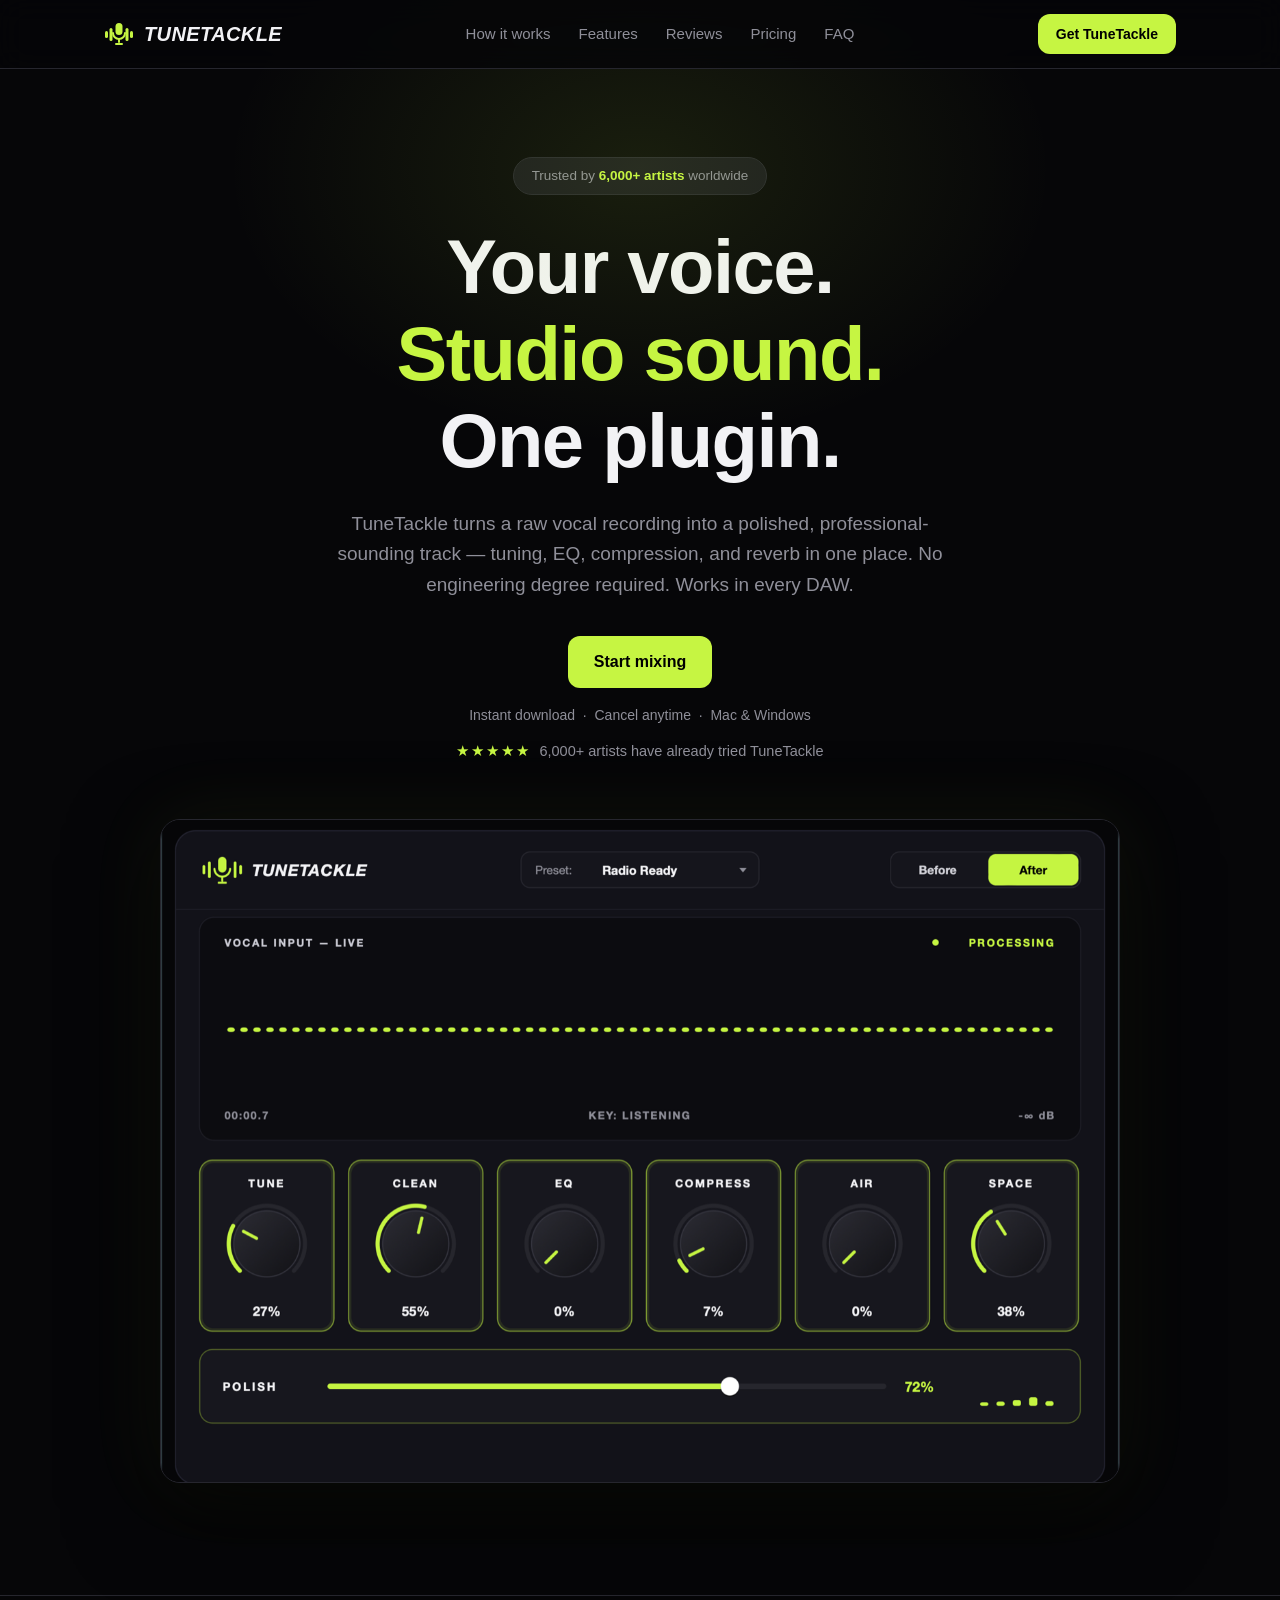
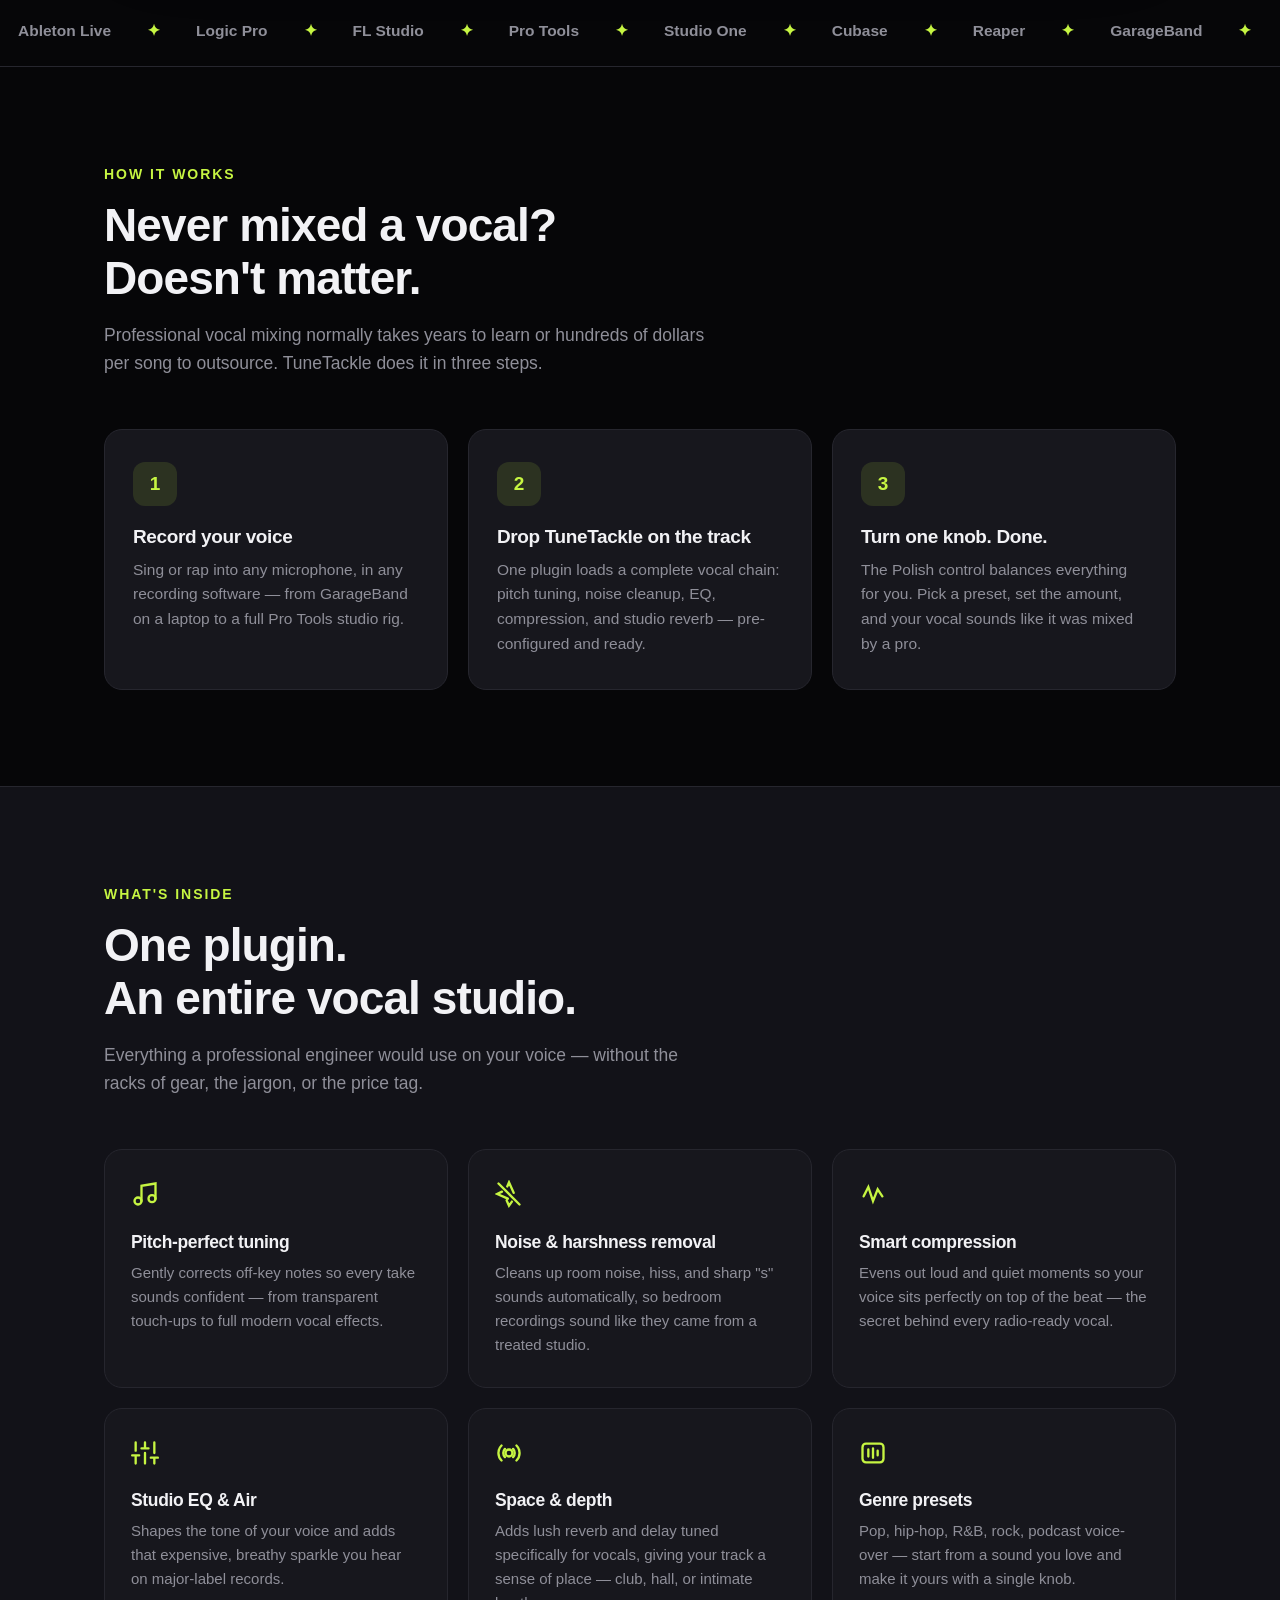
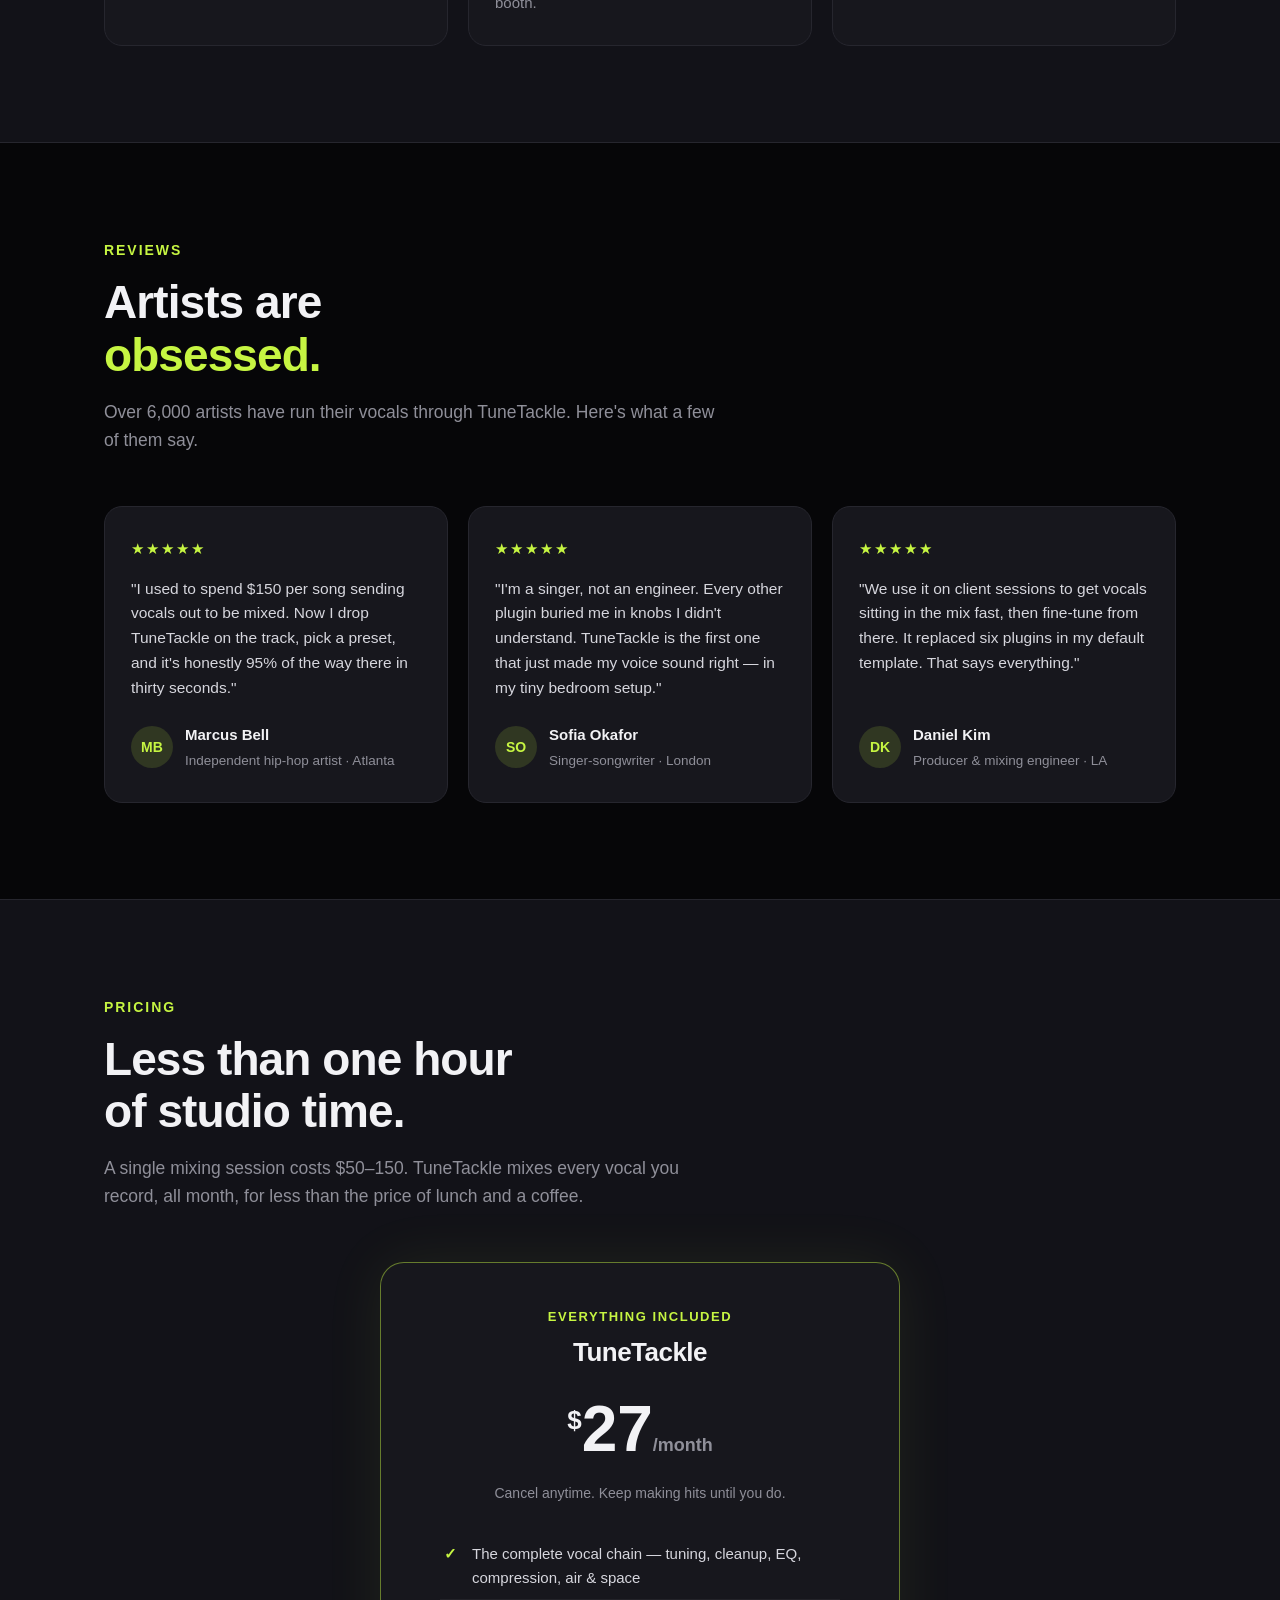
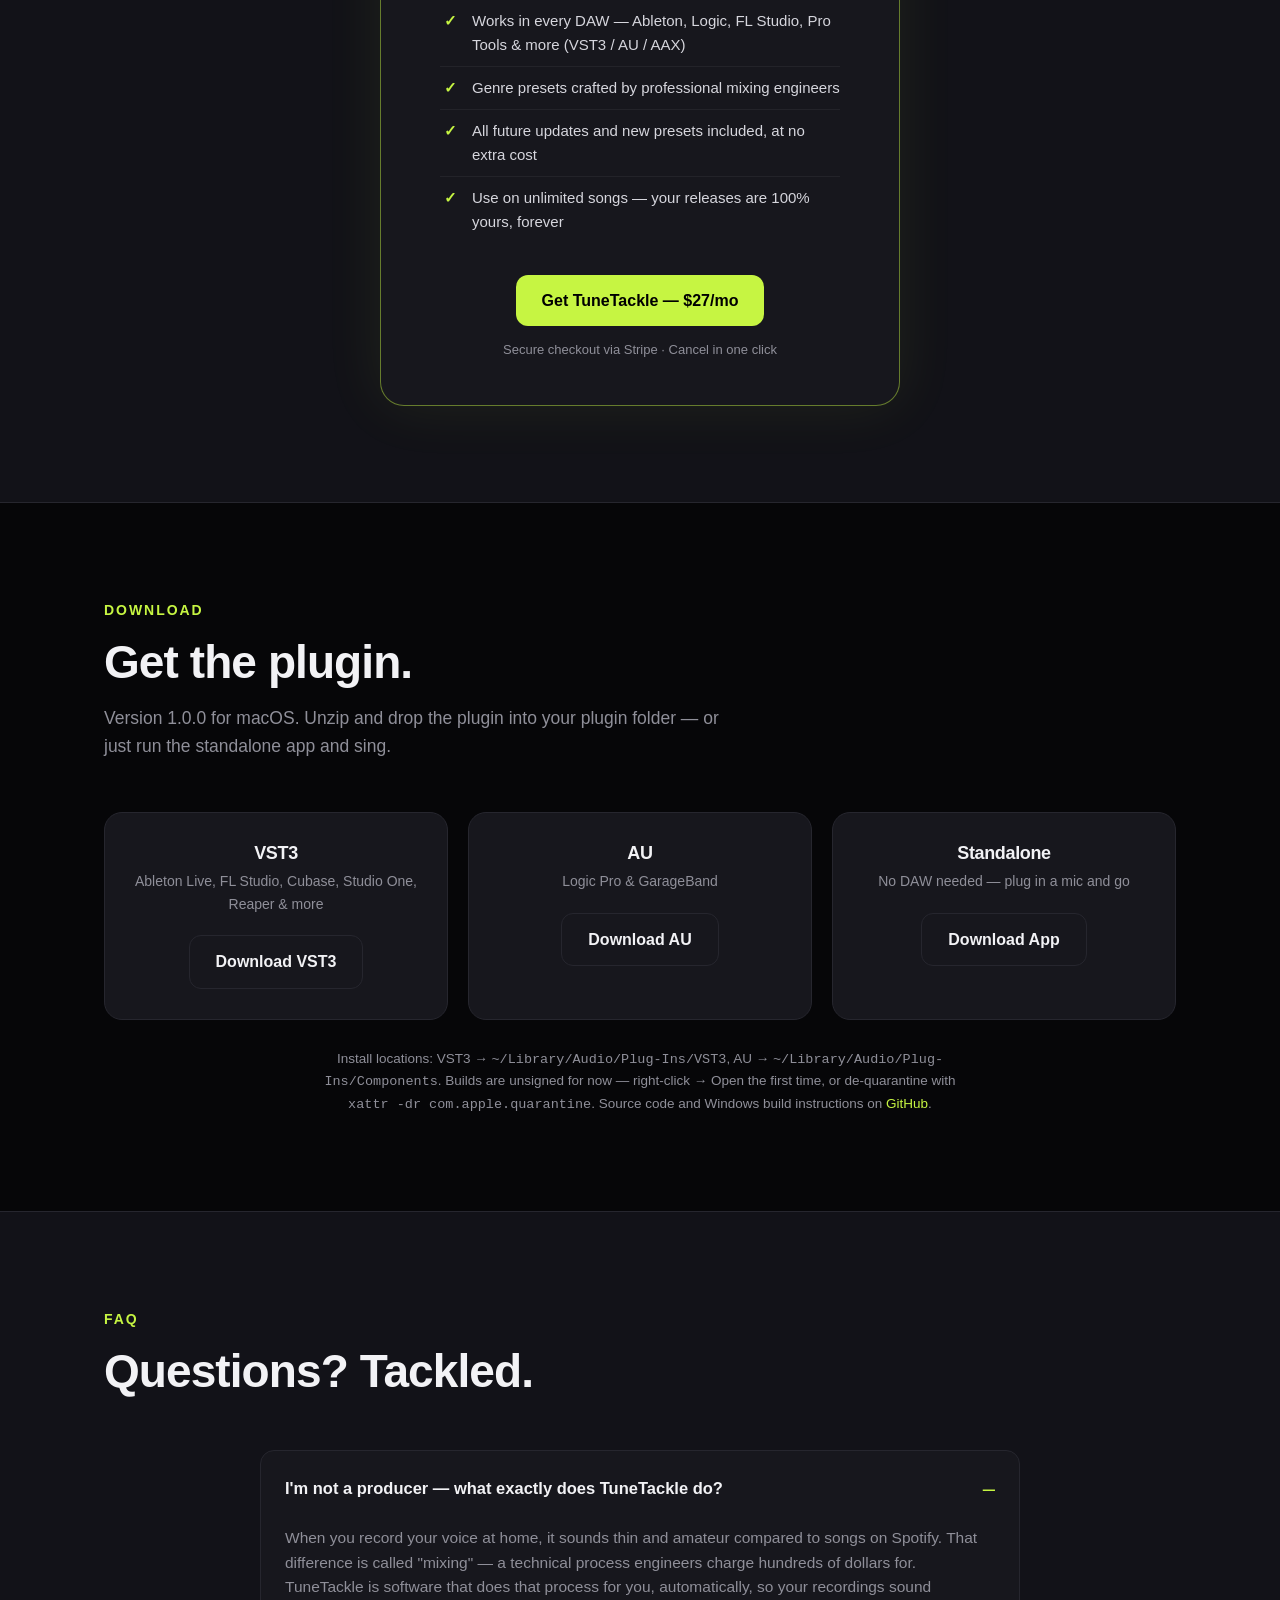
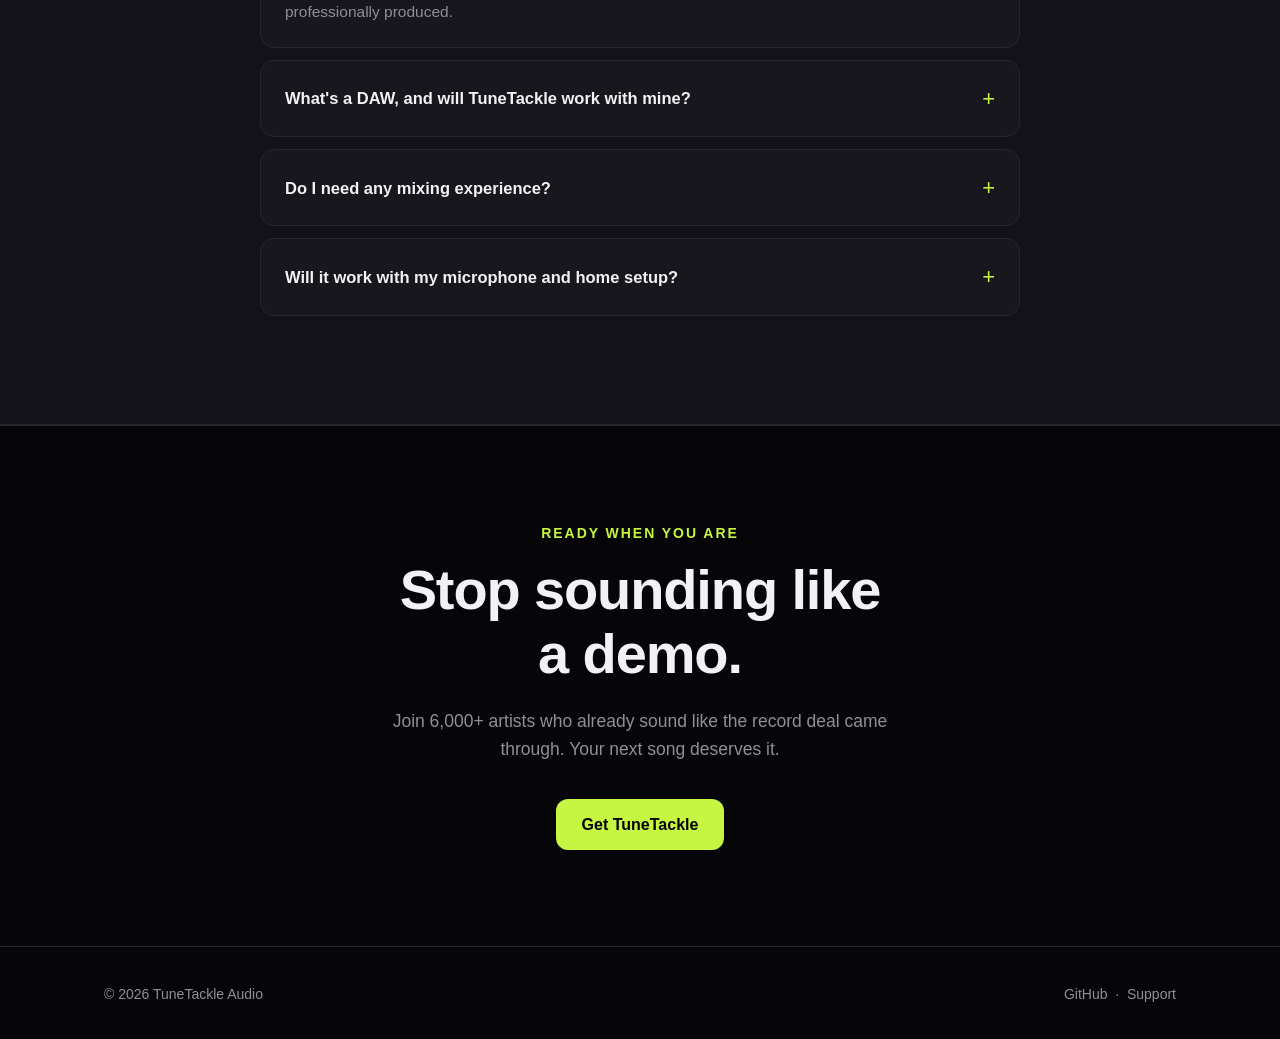
==== site/index.html @ 12f7f1c5 "TuneTackle v1.0.0 — one-knob vocal mixing plugin (VST3/AU/Standalone) + marketing site Co-Authored-B" ====
<!DOCTYPE html>
<html lang="en">
<head>
<meta charset="UTF-8">
<meta name="viewport" content="width=device-width, initial-scale=1.0">
<title>TuneTackle — Your voice. Studio sound. One plugin.</title>
<meta name="description" content="TuneTackle turns a raw vocal recording into a polished, professional-sounding track — tuning, EQ, compression, and reverb in one place. Works in every DAW.">
<style>
  :root{
    --bg:#060608; --panel:#121218; --card:#17171d; --stroke:#26262e;
    --lime:#c6f542; --lime-dim:#9dbf35; --text:#f2f2f5; --sub:#8f8f99;
  }
  *{margin:0;padding:0;box-sizing:border-box}
  html{scroll-behavior:smooth}
  body{background:var(--bg);color:var(--text);font-family:-apple-system,BlinkMacSystemFont,"Segoe UI",Roboto,Helvetica,Arial,sans-serif;line-height:1.6;overflow-x:hidden}
  a{color:inherit;text-decoration:none}
  .wrap{max-width:1120px;margin:0 auto;padding:0 24px}
  h1,h2,h3{line-height:1.15;font-weight:800;letter-spacing:-.02em}

  /* nav */
  nav{position:sticky;top:0;z-index:50;background:rgba(6,6,8,.82);backdrop-filter:blur(14px);border-bottom:1px solid var(--stroke)}
  .nav-in{display:flex;align-items:center;justify-content:space-between;height:68px}
  .logo{display:flex;align-items:center;gap:10px;font-style:italic;font-weight:900;font-size:20px;letter-spacing:.02em}
  .logo svg{flex:none}
  .nav-links{display:flex;gap:28px;font-size:15px;color:var(--sub)}
  .nav-links a:hover{color:var(--text)}
  .btn{display:inline-block;background:var(--lime);color:#000;font-weight:700;border-radius:12px;padding:13px 26px;font-size:16px;transition:transform .15s,box-shadow .15s}
  .btn:hover{transform:translateY(-2px);box-shadow:0 8px 30px rgba(198,245,66,.35)}
  .btn.small{padding:9px 18px;font-size:14px}
  .btn.ghost{background:transparent;color:var(--text);border:1px solid var(--stroke)}
  .btn.ghost:hover{border-color:var(--lime);box-shadow:none}

  /* hero */
  .hero{padding:88px 0 40px;text-align:center;position:relative}
  .hero::before{content:"";position:absolute;top:-200px;left:50%;transform:translateX(-50%);width:900px;height:600px;background:radial-gradient(ellipse,rgba(198,245,66,.10),transparent 65%);pointer-events:none}
  .badge{display:inline-block;border:1px solid var(--stroke);background:var(--card);color:var(--sub);border-radius:999px;padding:7px 18px;font-size:13.5px;margin-bottom:28px}
  .badge b{color:var(--lime);font-weight:700}
  .hero h1{font-size:clamp(42px,7vw,76px)}
  .hero h1 .accent{color:var(--lime)}
  .hero p.sub{max-width:640px;margin:24px auto 36px;color:var(--sub);font-size:19px}
  .hero .meta{margin-top:16px;color:var(--sub);font-size:14px}
  .stars{color:var(--lime);letter-spacing:2px}
  .hero .social{margin-top:14px;font-size:14.5px;color:var(--sub)}
  .shot{margin:56px auto 0;max-width:960px;border-radius:20px;border:1px solid var(--stroke);box-shadow:0 30px 90px rgba(0,0,0,.6),0 0 80px rgba(198,245,66,.07);overflow:hidden}
  .shot img{width:100%;display:block}

  /* marquee */
  .marquee{border-top:1px solid var(--stroke);border-bottom:1px solid var(--stroke);padding:22px 0;margin-top:72px;overflow:hidden;white-space:nowrap}
  .marquee-track{display:inline-block;animation:scroll 30s linear infinite}
  .marquee span{color:var(--sub);font-size:15.5px;font-weight:600;margin:0 18px}
  .marquee .sep{color:var(--lime)}
  @keyframes scroll{from{transform:translateX(0)}to{transform:translateX(-50%)}}

  section{padding:96px 0}
  .kicker{color:var(--lime);font-weight:700;font-size:14px;letter-spacing:.14em;text-transform:uppercase;margin-bottom:14px}
  .h2{font-size:clamp(30px,4.5vw,46px);margin-bottom:16px}
  .lead{color:var(--sub);font-size:17.5px;max-width:620px}

  /* steps */
  .steps{display:grid;grid-template-columns:repeat(3,1fr);gap:20px;margin-top:52px}
  .step{background:var(--card);border:1px solid var(--stroke);border-radius:18px;padding:32px 28px}
  .step .num{width:44px;height:44px;border-radius:12px;background:rgba(198,245,66,.12);color:var(--lime);font-weight:800;font-size:19px;display:flex;align-items:center;justify-content:center;margin-bottom:20px}
  .step h3{font-size:19px;margin-bottom:10px}
  .step p{color:var(--sub);font-size:15.5px}

  /* features */
  .grid{display:grid;grid-template-columns:repeat(3,1fr);gap:20px;margin-top:52px}
  .feat{background:var(--card);border:1px solid var(--stroke);border-radius:18px;padding:30px 26px;transition:border-color .2s,transform .2s}
  .feat:hover{border-color:rgba(198,245,66,.5);transform:translateY(-3px)}
  .feat .ico{color:var(--lime);margin-bottom:16px}
  .feat h3{font-size:17.5px;margin-bottom:9px}
  .feat p{color:var(--sub);font-size:15px}

  /* reviews */
  .reviews{display:grid;grid-template-columns:repeat(3,1fr);gap:20px;margin-top:52px}
  .rev{background:var(--card);border:1px solid var(--stroke);border-radius:18px;padding:30px 26px;display:flex;flex-direction:column}
  .rev .stars{margin-bottom:16px;font-size:15px}
  .rev p{font-size:15.5px;color:#d6d6dd;flex:1}
  .rev .who{display:flex;align-items:center;gap:12px;margin-top:22px}
  .rev .av{width:42px;height:42px;border-radius:50%;background:rgba(198,245,66,.14);color:var(--lime);font-weight:800;font-size:14px;display:flex;align-items:center;justify-content:center}
  .rev .who b{display:block;font-size:15px}
  .rev .who span{color:var(--sub);font-size:13.5px}

  /* pricing */
  .price-card{max-width:520px;margin:52px auto 0;background:var(--card);border:1px solid rgba(198,245,66,.45);border-radius:24px;padding:44px 40px;text-align:center;box-shadow:0 0 60px rgba(198,245,66,.08)}
  .price-card .tag{color:var(--lime);font-weight:700;font-size:13px;letter-spacing:.12em;text-transform:uppercase}
  .price-card h3{font-size:26px;margin:10px 0 4px}
  .amount{font-size:64px;font-weight:800;margin:10px 0 2px}
  .amount sup{font-size:26px;font-weight:700;vertical-align:super}
  .amount small{font-size:18px;color:var(--sub);font-weight:600}
  .price-card .cancel{color:var(--sub);font-size:14px;margin-bottom:28px}
  .checks{text-align:left;margin:0 auto 32px;max-width:400px;list-style:none}
  .checks li{padding:9px 0 9px 32px;position:relative;color:#d6d6dd;font-size:15px;border-bottom:1px solid rgba(255,255,255,.05)}
  .checks li:last-child{border-bottom:none}
  .checks li::before{content:"✓";position:absolute;left:4px;color:var(--lime);font-weight:800}
  .secure{color:var(--sub);font-size:13px;margin-top:14px}

  /* download */
  .dl-grid{display:grid;grid-template-columns:repeat(3,1fr);gap:20px;margin-top:52px}
  .dl{background:var(--card);border:1px solid var(--stroke);border-radius:18px;padding:30px 26px;text-align:center}
  .dl h3{font-size:18px;margin-bottom:6px}
  .dl p{color:var(--sub);font-size:14px;margin-bottom:20px}
  .note{color:var(--sub);font-size:13.5px;max-width:640px;margin:28px auto 0;text-align:center}
  .note a{color:var(--lime)}

  /* faq */
  .faq{max-width:760px;margin:52px auto 0}
  details{background:var(--card);border:1px solid var(--stroke);border-radius:14px;margin-bottom:12px;overflow:hidden}
  summary{cursor:pointer;padding:20px 24px;font-weight:700;font-size:16.5px;list-style:none;display:flex;justify-content:space-between;align-items:center;gap:16px}
  summary::-webkit-details-marker{display:none}
  summary::after{content:"+";color:var(--lime);font-size:22px;font-weight:400;flex:none}
  details[open] summary::after{content:"–"}
  details p{padding:0 24px 22px;color:var(--sub);font-size:15.5px}

  /* cta */
  .cta{text-align:center;border-top:1px solid var(--stroke)}
  .cta h2{font-size:clamp(34px,5vw,56px)}
  .cta p{color:var(--sub);font-size:17.5px;max-width:560px;margin:20px auto 36px}

  footer{border-top:1px solid var(--stroke);padding:36px 0;color:var(--sub);font-size:14px;display:block}
  .foot{display:flex;justify-content:space-between;align-items:center;flex-wrap:wrap;gap:14px}
  .foot a{color:var(--sub)} .foot a:hover{color:var(--lime)}

  @media(max-width:900px){
    .steps,.grid,.reviews,.dl-grid{grid-template-columns:1fr}
    .nav-links{display:none}
  }
</style>
</head>
<body>

<nav>
  <div class="wrap nav-in">
    <a class="logo" href="#top">
      <svg width="30" height="30" viewBox="0 0 30 30" fill="none">
        <rect x="1" y="12" width="3" height="7" rx="1.5" fill="#c6f542"/>
        <rect x="5.5" y="9" width="3" height="13" rx="1.5" fill="#c6f542"/>
        <rect x="21.5" y="9" width="3" height="13" rx="1.5" fill="#c6f542"/>
        <rect x="26" y="12" width="3" height="7" rx="1.5" fill="#c6f542"/>
        <rect x="11.5" y="4" width="7" height="12" rx="3.5" fill="#c6f542"/>
        <path d="M9 14a6 6 0 0 0 12 0" stroke="#c6f542" stroke-width="2" stroke-linecap="round" fill="none"/>
        <rect x="14" y="20" width="2" height="4" rx="1" fill="#c6f542"/>
        <rect x="11" y="24" width="8" height="2" rx="1" fill="#c6f542"/>
      </svg>
      TUNETACKLE
    </a>
    <div class="nav-links">
      <a href="#how">How it works</a>
      <a href="#features">Features</a>
      <a href="#reviews">Reviews</a>
      <a href="#pricing">Pricing</a>
      <a href="#faq">FAQ</a>
    </div>
    <a class="btn small" href="#download">Get TuneTackle</a>
  </div>
</nav>

<header class="hero" id="top">
  <div class="wrap">
    <div class="badge">Trusted by <b>6,000+ artists</b> worldwide</div>
    <h1>Your voice.<br><span class="accent">Studio sound.</span><br>One plugin.</h1>
    <p class="sub">TuneTackle turns a raw vocal recording into a polished, professional-sounding track — tuning, EQ, compression, and reverb in one place. No engineering degree required. Works in every DAW.</p>
    <a class="btn" href="#download">Start mixing</a>
    <div class="meta">Instant download&nbsp; · &nbsp;Cancel anytime&nbsp; · &nbsp;Mac &amp; Windows</div>
    <div class="social"><span class="stars">★★★★★</span> &nbsp;6,000+ artists have already tried TuneTackle</div>
    <div class="shot"><img src="plugin.png" alt="The TuneTackle plugin interface: waveform display, six module knobs and the Polish slider" loading="lazy"></div>
  </div>
</header>

<div class="marquee" aria-hidden="true">
  <div class="marquee-track">
    <span>Ableton Live</span><span class="sep">✦</span><span>Logic Pro</span><span class="sep">✦</span><span>FL Studio</span><span class="sep">✦</span><span>Pro Tools</span><span class="sep">✦</span><span>Studio One</span><span class="sep">✦</span><span>Cubase</span><span class="sep">✦</span><span>Reaper</span><span class="sep">✦</span><span>GarageBand</span><span class="sep">✦</span>
    <span>Ableton Live</span><span class="sep">✦</span><span>Logic Pro</span><span class="sep">✦</span><span>FL Studio</span><span class="sep">✦</span><span>Pro Tools</span><span class="sep">✦</span><span>Studio One</span><span class="sep">✦</span><span>Cubase</span><span class="sep">✦</span><span>Reaper</span><span class="sep">✦</span><span>GarageBand</span><span class="sep">✦</span>
  </div>
</div>

<section id="how">
  <div class="wrap">
    <div class="kicker">How it works</div>
    <h2 class="h2">Never mixed a vocal?<br>Doesn't matter.</h2>
    <p class="lead">Professional vocal mixing normally takes years to learn or hundreds of dollars per song to outsource. TuneTackle does it in three steps.</p>
    <div class="steps">
      <div class="step">
        <div class="num">1</div>
        <h3>Record your voice</h3>
        <p>Sing or rap into any microphone, in any recording software — from GarageBand on a laptop to a full Pro Tools studio rig.</p>
      </div>
      <div class="step">
        <div class="num">2</div>
        <h3>Drop TuneTackle on the track</h3>
        <p>One plugin loads a complete vocal chain: pitch tuning, noise cleanup, EQ, compression, and studio reverb — pre-configured and ready.</p>
      </div>
      <div class="step">
        <div class="num">3</div>
        <h3>Turn one knob. Done.</h3>
        <p>The Polish control balances everything for you. Pick a preset, set the amount, and your vocal sounds like it was mixed by a pro.</p>
      </div>
    </div>
  </div>
</section>

<section id="features" style="background:var(--panel);border-top:1px solid var(--stroke);border-bottom:1px solid var(--stroke)">
  <div class="wrap">
    <div class="kicker">What's inside</div>
    <h2 class="h2">One plugin.<br>An entire vocal studio.</h2>
    <p class="lead">Everything a professional engineer would use on your voice — without the racks of gear, the jargon, or the price tag.</p>
    <div class="grid">
      <div class="feat">
        <div class="ico"><svg width="28" height="28" viewBox="0 0 24 24" fill="none" stroke="currentColor" stroke-width="2" stroke-linecap="round"><path d="M9 18V5l12-2v13"/><circle cx="6" cy="18" r="3"/><circle cx="18" cy="16" r="3"/></svg></div>
        <h3>Pitch-perfect tuning</h3>
        <p>Gently corrects off-key notes so every take sounds confident — from transparent touch-ups to full modern vocal effects.</p>
      </div>
      <div class="feat">
        <div class="ico"><svg width="28" height="28" viewBox="0 0 24 24" fill="none" stroke="currentColor" stroke-width="2" stroke-linecap="round"><path d="M3 3l18 18M10.5 5.5L12 2l4 9M6 10l-4 2 9 4M14.5 18.5L12 22l-2-4.5"/></svg></div>
        <h3>Noise &amp; harshness removal</h3>
        <p>Cleans up room noise, hiss, and sharp "s" sounds automatically, so bedroom recordings sound like they came from a treated studio.</p>
      </div>
      <div class="feat">
        <div class="ico"><svg width="28" height="28" viewBox="0 0 24 24" fill="none" stroke="currentColor" stroke-width="2" stroke-linecap="round"><path d="M4 14l4-8 4 12 4-10 4 6"/></svg></div>
        <h3>Smart compression</h3>
        <p>Evens out loud and quiet moments so your voice sits perfectly on top of the beat — the secret behind every radio-ready vocal.</p>
      </div>
      <div class="feat">
        <div class="ico"><svg width="28" height="28" viewBox="0 0 24 24" fill="none" stroke="currentColor" stroke-width="2" stroke-linecap="round"><path d="M4 21v-7M4 10V3M12 21v-9M12 8V3M20 21v-5M20 12V3M1 14h6M9 8h6M17 16h6"/></svg></div>
        <h3>Studio EQ &amp; Air</h3>
        <p>Shapes the tone of your voice and adds that expensive, breathy sparkle you hear on major-label records.</p>
      </div>
      <div class="feat">
        <div class="ico"><svg width="28" height="28" viewBox="0 0 24 24" fill="none" stroke="currentColor" stroke-width="2" stroke-linecap="round"><circle cx="12" cy="12" r="3"/><path d="M5.6 5.6a9 9 0 0 0 0 12.8M18.4 5.6a9 9 0 0 1 0 12.8M8.5 8.5a5 5 0 0 0 0 7M15.5 8.5a5 5 0 0 1 0 7"/></svg></div>
        <h3>Space &amp; depth</h3>
        <p>Adds lush reverb and delay tuned specifically for vocals, giving your track a sense of place — club, hall, or intimate booth.</p>
      </div>
      <div class="feat">
        <div class="ico"><svg width="28" height="28" viewBox="0 0 24 24" fill="none" stroke="currentColor" stroke-width="2" stroke-linecap="round"><rect x="3" y="4" width="18" height="16" rx="3"/><path d="M8 9v6M12 8v8M16 10v4"/></svg></div>
        <h3>Genre presets</h3>
        <p>Pop, hip-hop, R&amp;B, rock, podcast voice-over — start from a sound you love and make it yours with a single knob.</p>
      </div>
    </div>
  </div>
</section>

<section id="reviews">
  <div class="wrap">
    <div class="kicker">Reviews</div>
    <h2 class="h2">Artists are<br><span style="color:var(--lime)">obsessed.</span></h2>
    <p class="lead">Over 6,000 artists have run their vocals through TuneTackle. Here's what a few of them say.</p>
    <div class="reviews">
      <div class="rev">
        <div class="stars">★★★★★</div>
        <p>"I used to spend $150 per song sending vocals out to be mixed. Now I drop TuneTackle on the track, pick a preset, and it's honestly 95% of the way there in thirty seconds."</p>
        <div class="who"><div class="av">MB</div><div><b>Marcus Bell</b><span>Independent hip-hop artist · Atlanta</span></div></div>
      </div>
      <div class="rev">
        <div class="stars">★★★★★</div>
        <p>"I'm a singer, not an engineer. Every other plugin buried me in knobs I didn't understand. TuneTackle is the first one that just made my voice sound right — in my tiny bedroom setup."</p>
        <div class="who"><div class="av">SO</div><div><b>Sofia Okafor</b><span>Singer-songwriter · London</span></div></div>
      </div>
      <div class="rev">
        <div class="stars">★★★★★</div>
        <p>"We use it on client sessions to get vocals sitting in the mix fast, then fine-tune from there. It replaced six plugins in my default template. That says everything."</p>
        <div class="who"><div class="av">DK</div><div><b>Daniel Kim</b><span>Producer &amp; mixing engineer · LA</span></div></div>
      </div>
    </div>
  </div>
</section>

<section id="pricing" style="background:var(--panel);border-top:1px solid var(--stroke);border-bottom:1px solid var(--stroke)">
  <div class="wrap">
    <div class="kicker">Pricing</div>
    <h2 class="h2">Less than one hour<br>of studio time.</h2>
    <p class="lead">A single mixing session costs $50–150. TuneTackle mixes every vocal you record, all month, for less than the price of lunch and a coffee.</p>
    <div class="price-card">
      <div class="tag">Everything included</div>
      <h3>TuneTackle</h3>
      <div class="amount"><sup>$</sup>27<small>/month</small></div>
      <div class="cancel">Cancel anytime. Keep making hits until you do.</div>
      <ul class="checks">
        <li>The complete vocal chain — tuning, cleanup, EQ, compression, air &amp; space</li>
        <li>Works in every DAW — Ableton, Logic, FL Studio, Pro Tools &amp; more (VST3 / AU / AAX)</li>
        <li>Genre presets crafted by professional mixing engineers</li>
        <li>All future updates and new presets included, at no extra cost</li>
        <li>Use on unlimited songs — your releases are 100% yours, forever</li>
      </ul>
      <a class="btn" href="#download">Get TuneTackle — $27/mo</a>
      <div class="secure">Secure checkout via Stripe · Cancel in one click</div>
    </div>
  </div>
</section>

<section id="download">
  <div class="wrap">
    <div class="kicker">Download</div>
    <h2 class="h2">Get the plugin.</h2>
    <p class="lead">Version 1.0.0 for macOS. Unzip and drop the plugin into your plugin folder — or just run the standalone app and sing.</p>
    <div class="dl-grid">
      <div class="dl">
        <h3>VST3</h3>
        <p>Ableton Live, FL Studio, Cubase, Studio One, Reaper &amp; more</p>
        <a class="btn ghost" href="https://github.com/jakobutzon/tunetackle/releases/latest/download/TuneTackle-VST3-macOS.zip">Download VST3</a>
      </div>
      <div class="dl">
        <h3>AU</h3>
        <p>Logic Pro &amp; GarageBand</p>
        <a class="btn ghost" href="https://github.com/jakobutzon/tunetackle/releases/latest/download/TuneTackle-AU-macOS.zip">Download AU</a>
      </div>
      <div class="dl">
        <h3>Standalone</h3>
        <p>No DAW needed — plug in a mic and go</p>
        <a class="btn ghost" href="https://github.com/jakobutzon/tunetackle/releases/latest/download/TuneTackle-Standalone-macOS.zip">Download App</a>
      </div>
    </div>
    <p class="note">Install locations: VST3 → <code>~/Library/Audio/Plug-Ins/VST3</code>, AU → <code>~/Library/Audio/Plug-Ins/Components</code>. Builds are unsigned for now — right-click → Open the first time, or de-quarantine with <code>xattr -dr com.apple.quarantine</code>. Source code and Windows build instructions on <a href="https://github.com/jakobutzon/tunetackle">GitHub</a>.</p>
  </div>
</section>

<section id="faq" style="background:var(--panel);border-top:1px solid var(--stroke);border-bottom:1px solid var(--stroke)">
  <div class="wrap">
    <div class="kicker">FAQ</div>
    <h2 class="h2">Questions? Tackled.</h2>
    <div class="faq">
      <details open>
        <summary>I'm not a producer — what exactly does TuneTackle do?</summary>
        <p>When you record your voice at home, it sounds thin and amateur compared to songs on Spotify. That difference is called "mixing" — a technical process engineers charge hundreds of dollars for. TuneTackle is software that does that process for you, automatically, so your recordings sound professionally produced.</p>
      </details>
      <details>
        <summary>What's a DAW, and will TuneTackle work with mine?</summary>
        <p>A DAW (Digital Audio Workstation) is the program you record music in — GarageBand, Ableton Live, FL Studio, Logic Pro, Pro Tools, and so on. TuneTackle installs as a standard plugin (VST3 and AU formats), which means it works inside every major DAW on Mac and Windows.</p>
      </details>
      <details>
        <summary>Do I need any mixing experience?</summary>
        <p>None. Pick a preset that matches your genre, then adjust one knob — Polish — to taste. If you're more advanced, every module (Tune, Clean, EQ, Compress, Air, Space) opens up for detailed control. It grows with you.</p>
      </details>
      <details>
        <summary>Will it work with my microphone and home setup?</summary>
        <p>Yes — TuneTackle was designed for real-world home recordings. Its cleanup stage is built to handle untreated rooms, budget microphones, and laptop setups. The worse your room sounds, the more dramatic the difference.</p>
      </details>
    </div>
  </div>
</section>

<section class="cta">
  <div class="wrap">
    <div class="kicker">Ready when you are</div>
    <h2>Stop sounding like<br>a demo.</h2>
    <p>Join 6,000+ artists who already sound like the record deal came through. Your next song deserves it.</p>
    <a class="btn" href="#download">Get TuneTackle</a>
  </div>
</section>

<footer>
  <div class="wrap foot">
    <span>© 2026 TuneTackle Audio</span>
    <span><a href="https://github.com/jakobutzon/tunetackle">GitHub</a> &nbsp;·&nbsp; <a href="#faq">Support</a></span>
  </div>
</footer>

</body>
</html>
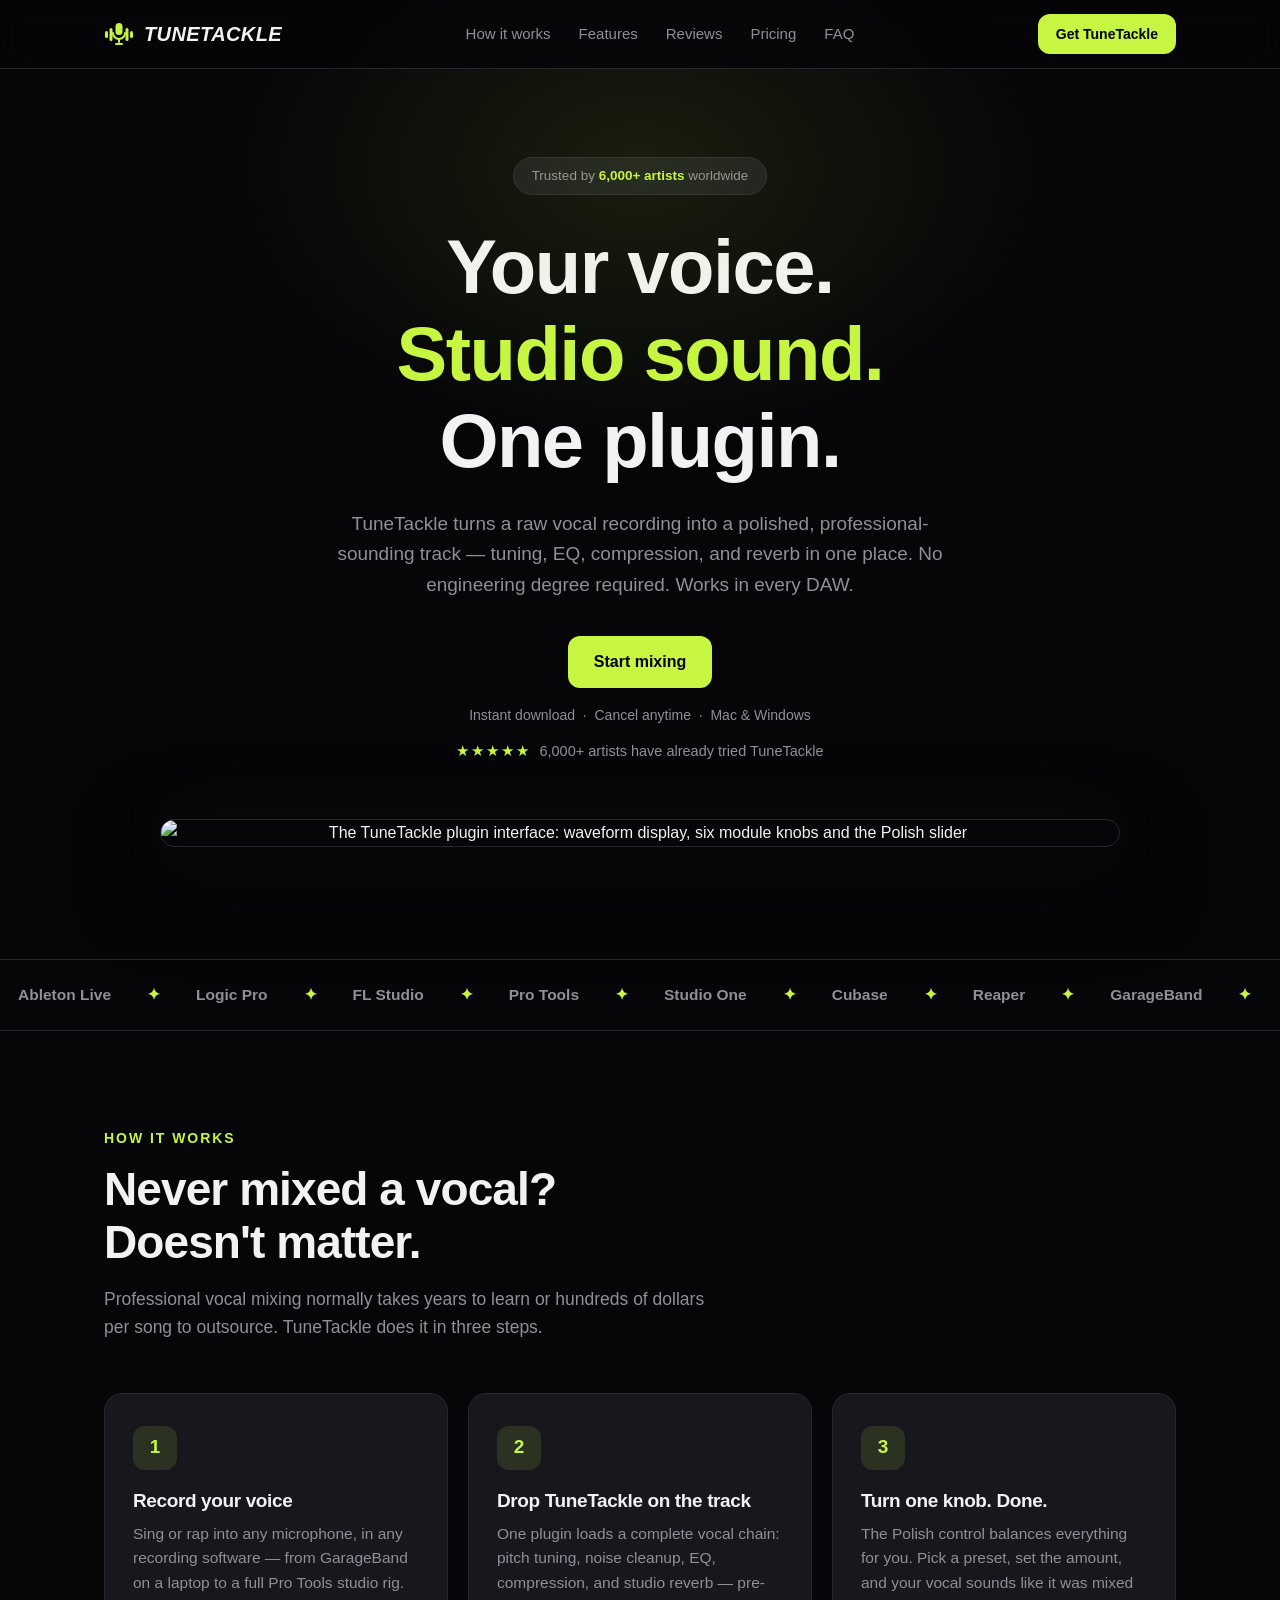
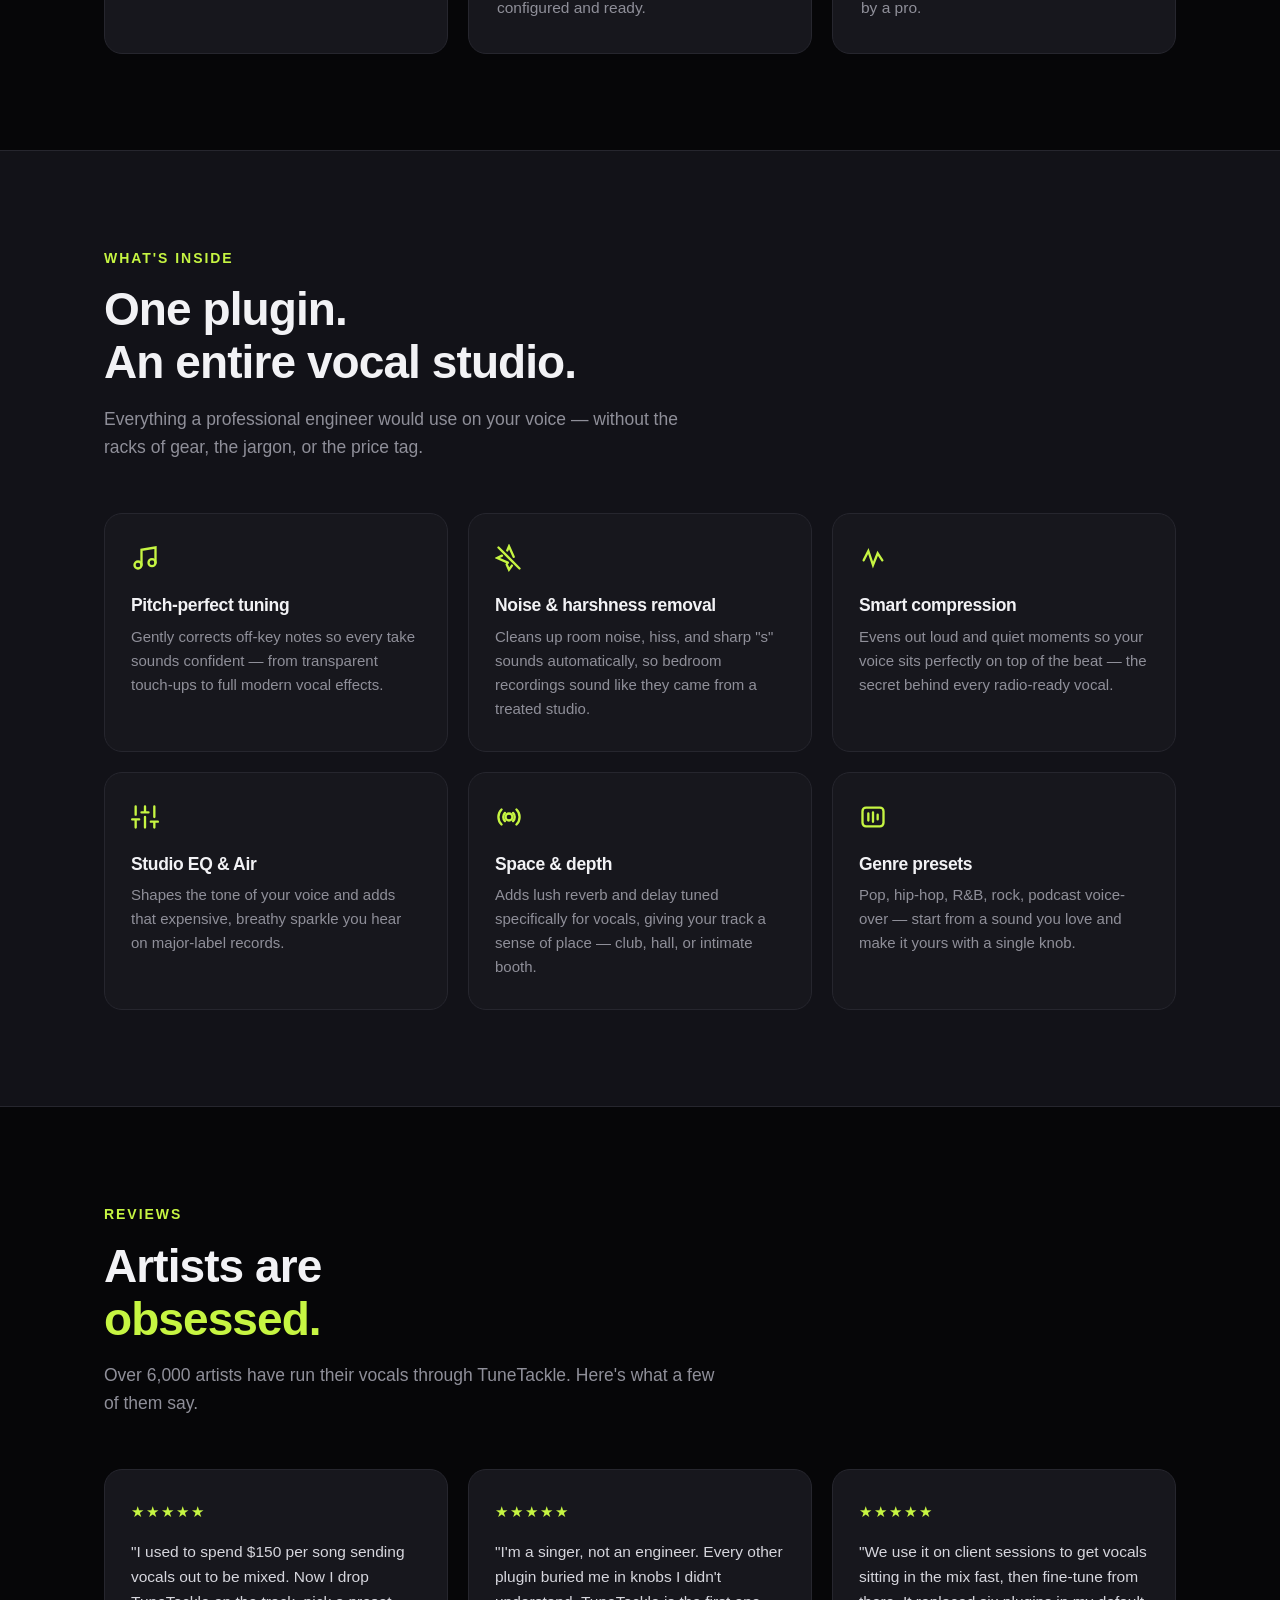
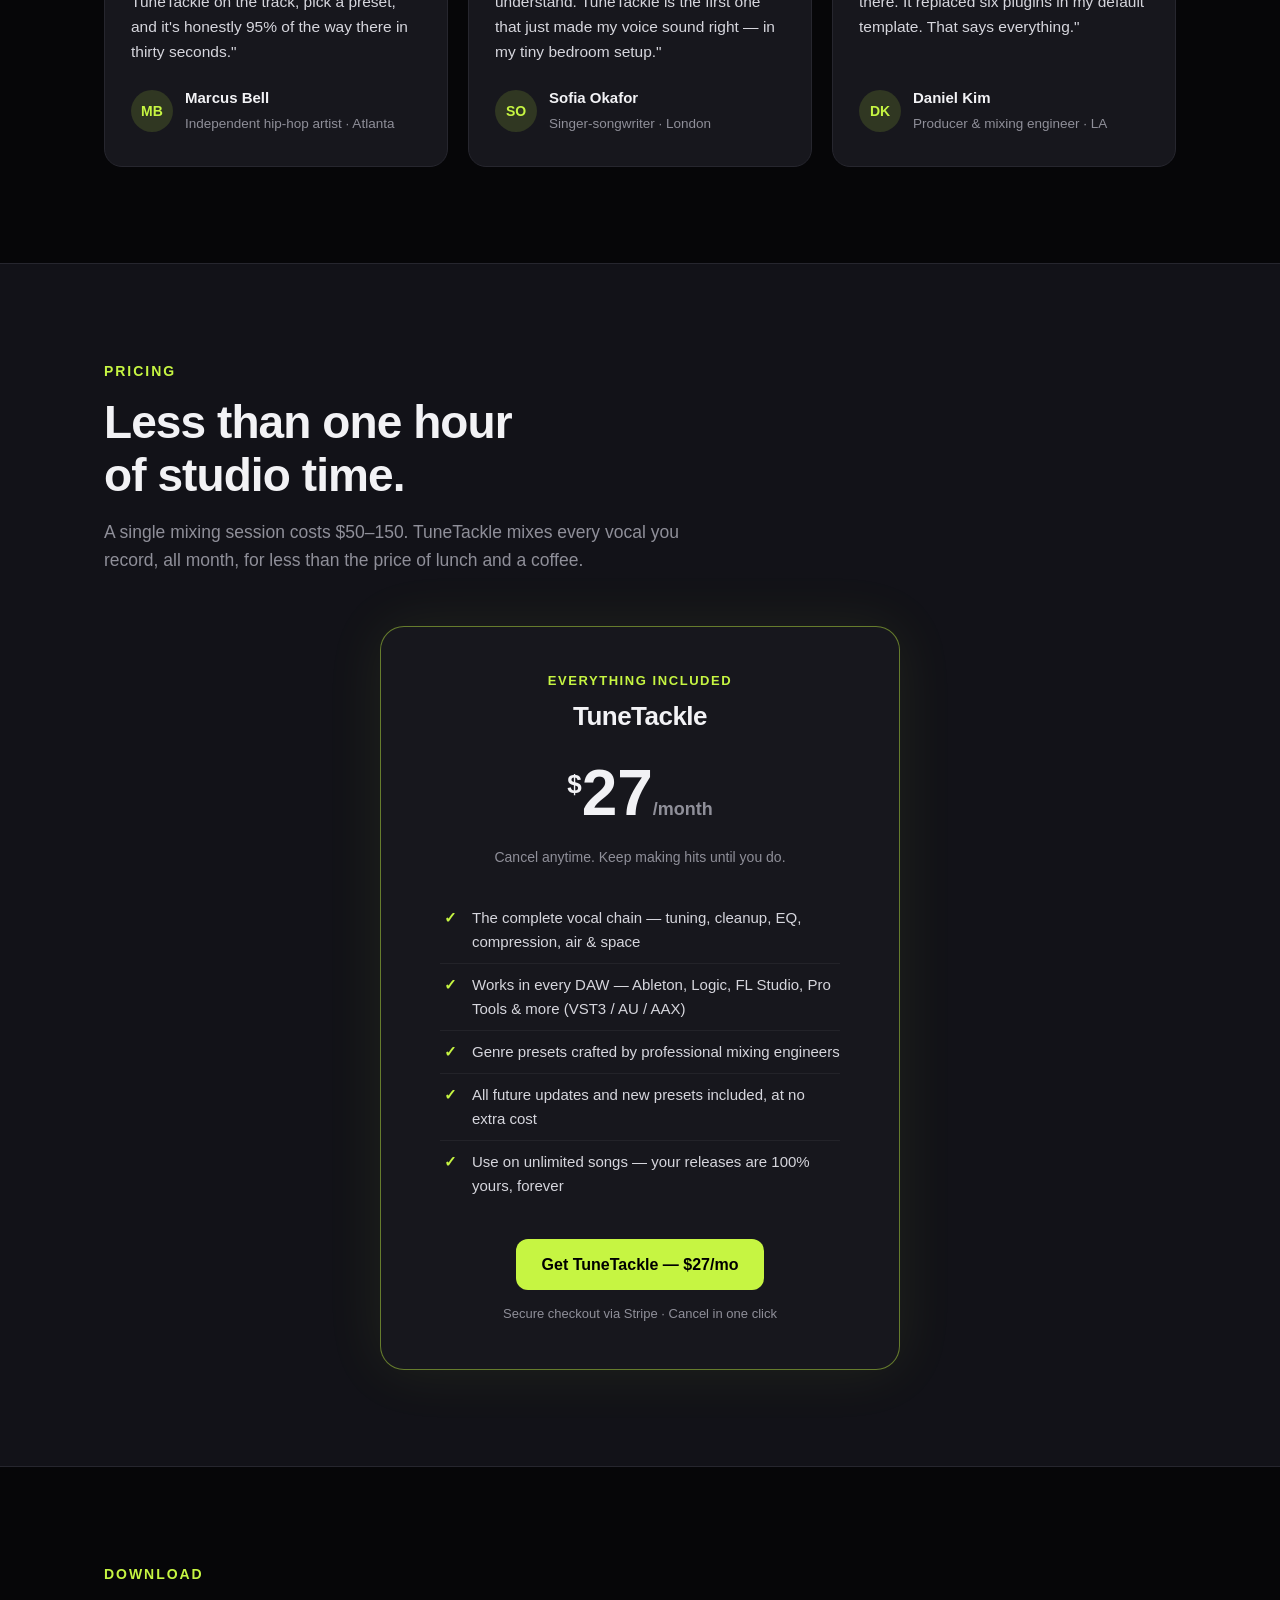
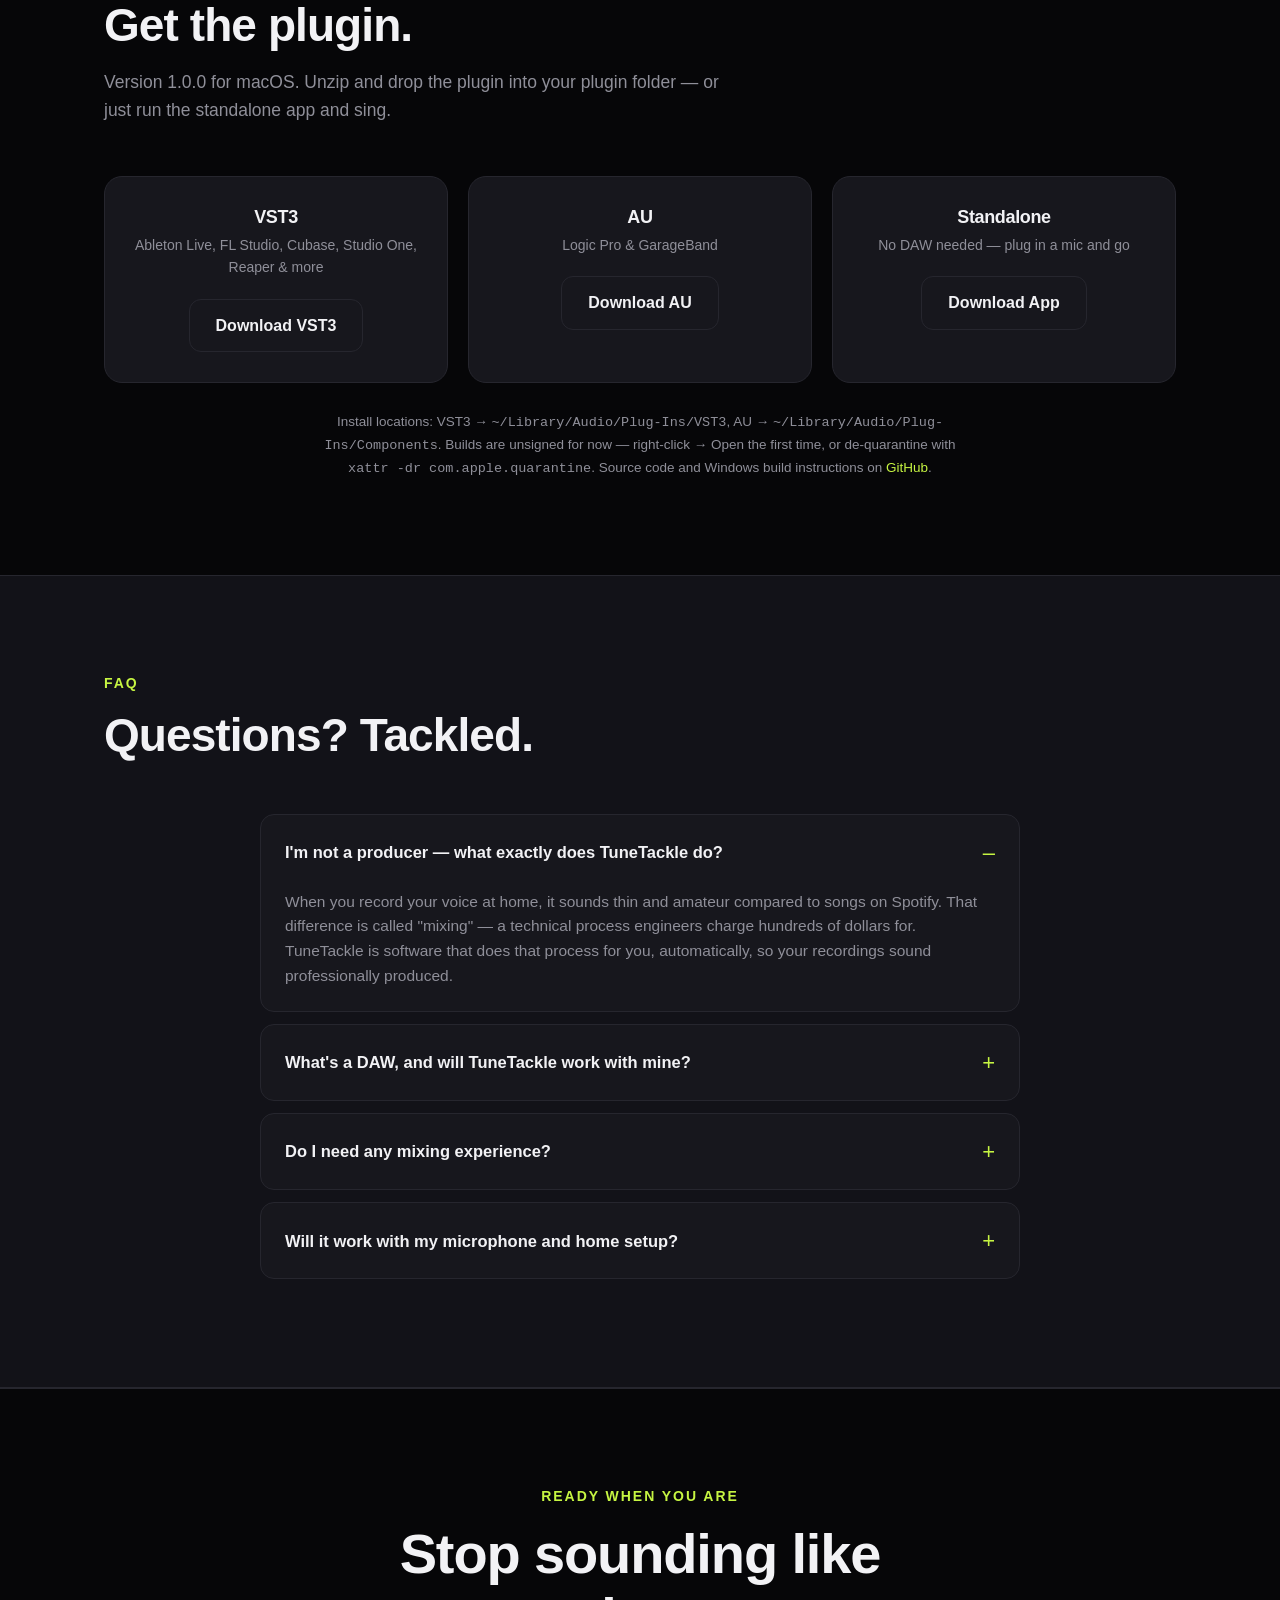
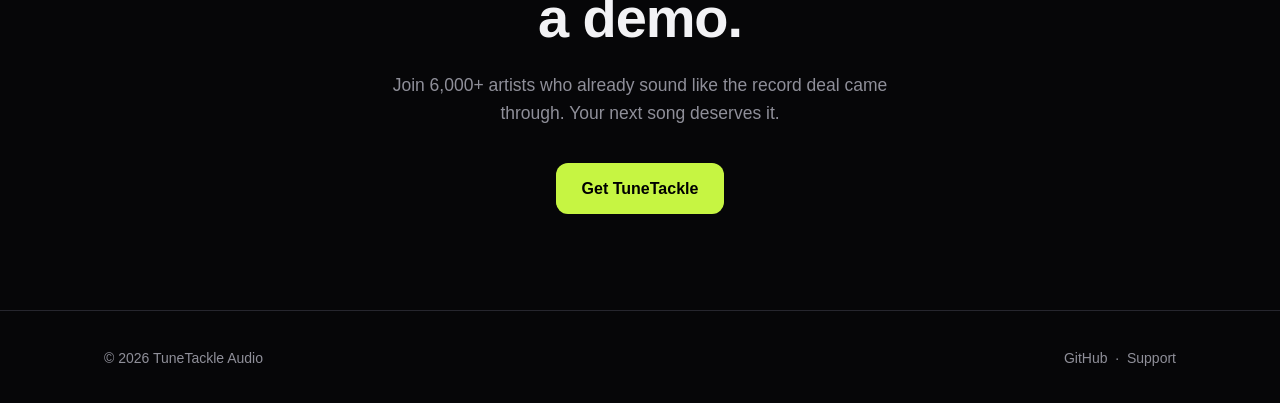
==== commit 7d7f7dec: "Serve hero image from GitHub raw URL Co-Authored-By: Claude Fable 5 <noreply@anthropic.com>" ====
--- a/site/index.html
+++ b/site/index.html
@@ -163,7 +163,7 @@
     <a class="btn" href="#download">Start mixing</a>
     <div class="meta">Instant download&nbsp; · &nbsp;Cancel anytime&nbsp; · &nbsp;Mac &amp; Windows</div>
     <div class="social"><span class="stars">★★★★★</span> &nbsp;6,000+ artists have already tried TuneTackle</div>
-    <div class="shot"><img src="plugin.png" alt="The TuneTackle plugin interface: waveform display, six module knobs and the Polish slider" loading="lazy"></div>
+    <div class="shot"><img src="https://raw.githubusercontent.com/jakobutzon/tunetackle/main/site/plugin.png" alt="The TuneTackle plugin interface: waveform display, six module knobs and the Polish slider" loading="lazy"></div>
   </div>
 </header>
 
